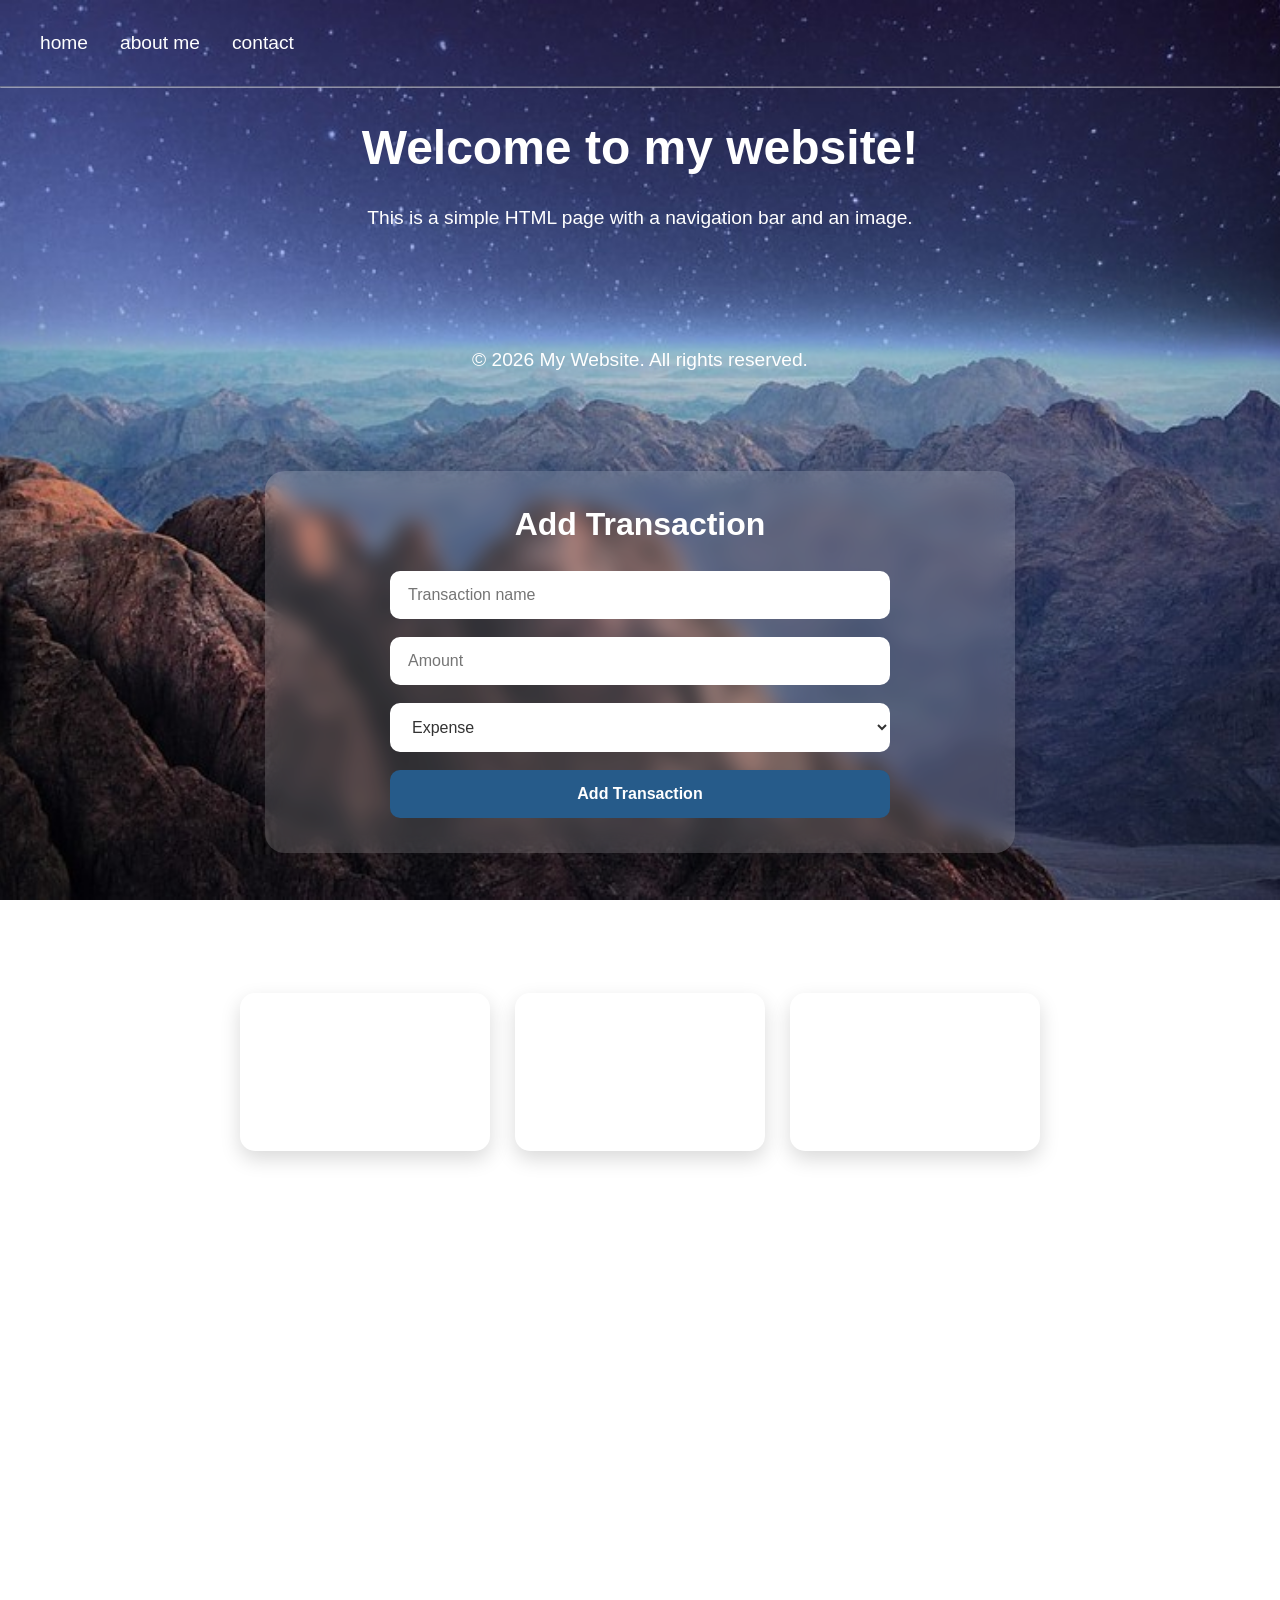
==== نسخة من index.html @ 6b6df3a8 "Add files via upload" ====
<!DOCTYPE html>
<html>
    <head>
        <meta charset="UTF-8">
        <meta name="viewport" content="width=device-width, initial-scale=1.0">
        <title>My Website</title>
        <link rel="stylesheet" href="./ style.2.css">
        <script src="./main.2.js" defer></script>
    </head>
        <header>
            <nav class="navigation">
                <ul>
                    <li><a href="index.html">home</a></li>
                    <li><a href="#about me">about me</a></li>
                    <li><a href="#contact">contact</a></li>
                </ul>
            </nav>
        
        </header>
        <hr />
        <section class ="content">
            <h1>Welcome to my website!</h1>
            <p>This is a simple HTML page with a navigation bar and an image.</p>

        </section>
        <section class="footer">
            <p>&copy; 2026 My Website. All rights reserved.</p>
        </section>
    <section class="expense-form">

    <h2>Add Transaction</h2>

    <input
        type="text"
        id="name"
        placeholder="Transaction name"
    >

    <input
        type="number"
        id="amount"
        placeholder="Amount"
    >

    <select id="type">
        <option value="expense">Expense</option>
        <option value="income">Income</option>
    </select>

    <button id="addButton">Add Transaction</button>

</section>


<section class="summary">

    <div>
        <h3>Total Income</h3>
        <p id="totalIncome">0 EGP</p>
    </div>

    <div>
        <h3>Total Expenses</h3>
        <p id="totalExpenses">0 EGP</p>
    </div>

    <div>
        <h3>Remaining</h3>
        <p id="balance">0 EGP</p>
    </div>

</section>


<section class="transactions">

    <h2>Transactions</h2>

    <div id="transactionList"></div>

</section>
        <section class="about me" id="about me">
            <div class="textcontainer">
                <div class="text tittle">
                    <h1>About Me</h1>
                    <p>Hi, I'm abdelrahman! I'm a web developer passionate about creating beautiful and functional websites.</p>
                </div>
            </div>
        </section>
        <section class="contact" id="contact">
            <div class="textcontainer">
                <div class="text tittle">
                    <h1>Contact</h1>
                    <p>You can reach me at:</p>
                    <ul>
                        <li>Email:A676767@gmail.com</li>
                        <li>Phone: +1067676767</li>
                    </ul>
                </div>
            </div>
        </section>
        <hr />
        <footer>
            <p>&copy; BUILD BY 3BDO AND MOHAB
            </p>
        </footer>
    </body>
</html>
----  style.2.css ----
* {
    margin: 0;
    padding: 0;
    box-sizing: border-box;
    scroll-behavior: smooth;
}
h1 {
    font-size: 3rem;
    color: #fff;
    text-align: center;
    margin: 2rem 0;
}
body { margin: 0; min-height: 100vh;
background-image: url("./A.jpg");
background-size: cover;
background-position: center;
background-repeat: no-repeat;
background-attachment: fixed;

color: white;
font-family: Arial, sans-serif;}


header {
    display:  flex;
    justify-content: space-between;
    align-items: center;
    margin: 2rem auto;
    max-width: 1200px;
}
.navigation ul {
    list-style-type: none;
    display: flex;
    gap: 2rem;
}
.navigation a {
    text-decoration: none;
    color: #fff;
    font-size: 1.2rem;
    transition: 0.3s ease-in-out;
}
.navigation a:hover {
    color: #1cbeb1;
}
hr {
    opacity: 50%;
}
p {
    color: #fff;
    font-size: 1.2rem;
    text-align: center;
    margin: 2rem 0;
}
ul {
    list-style-type: none;
    display: flex;
    justify-content: center;
    gap: 2rem;
    color: #ffffff;
}
/* =========================
   Responsive Design
   ========================= */

* {
    box-sizing: border-box;
}

img {
    max-width: 100%;
    height: auto;
}

body {
    width: 100%;
    overflow-x: hidden;
}

/* Tablets */
@media (max-width: 900px) {

    header {
        padding: 20px 4%;
    }

    .navigation ul {
        gap: 20px;
    }

    .navigation a {
        font-size: 16px;
    }

    .content {
        padding: 80px 5%;
    }

    .content h1 {
        font-size: 40px;
    }
}


/* Phones */
@media (max-width: 600px) {

    header {
        display: flex;
        flex-direction: row;
        justify-content: space-between;
        align-items: center;
        gap: 10px;
        padding: 15px;
    }

    /* Navigation stays horizontal */
    .navigation ul {
        display: flex;
        flex-direction: row;
        align-items: center;
        gap: 10px;
        margin: 0;
        padding: 0;
    }

    .navigation a {
        font-size: 12px;
        white-space: nowrap;
    }

    /* Profile image */
    header img {
        width: 60px;
        height: 60px;
        object-fit: cover;
    }

    .content {
        padding: 60px 20px;
        text-align: center;
    }

    .content h1 {
        font-size: clamp(28px, 8vw, 40px);
    }

    .content p {
        font-size: 16px;
    }

    .about,
    .contact {
        padding: 50px 20px;
    }

    .about h1,
    .contact h1 {
        font-size: clamp(28px, 8vw, 40px);
    }

    .about p,
    .contact p,
    .contact li {
        font-size: 16px;
    }
}


/* Very small phones */
@media (max-width: 380px) {

    header {
        padding: 10px;
    }

    .navigation ul {
        gap: 6px;
    }

    .navigation a {
        font-size: 10px;
    }

    header img {
        width: 50px;
        height: 50px;
    }
}
/* =========================
   Expense Form
   ========================= */

.expense-form {
    width: 90%;
    max-width: 750px;
    margin: 100px auto;
    padding: 35px;
    
    display: flex;
    flex-direction: column;
    align-items: center;
    gap: 18px;

    background: rgba(255, 255, 255, 0.15);
    border-radius: 20px;
    box-shadow: 0 10px 30px rgba(0, 0, 0, 0.2);
    
    backdrop-filter: blur(10px);
}

.expense-form h2 {
    margin: 0 0 10px;
    font-size: 32px;
}

.expense-form input,
.expense-form select,
.expense-form button {
    width: 100%;
    max-width: 500px;
    padding: 15px 18px;
    border: none;
    border-radius: 10px;
    font-size: 16px;
}

.expense-form input,
.expense-form select {
    background: white;
    color: #333;
}

.expense-form button {
    background: #265b8a;
    color: white;
    cursor: pointer;
    font-weight: bold;
    transition: 0.3s;
}

.expense-form button:hover {
    transform: translateY(-2px);
    opacity: 0.9;
}


/* =========================
   Spacing Between Sections
   ========================= */

.content {
    margin-bottom: 120px;
}

.expense-form {
    margin-bottom: 140px;
}

.about {
    margin-bottom: 140px;
}

.contact {
    margin-bottom: 100px;
}


/* =========================
   Mobile
   ========================= */

@media (max-width: 600px) {

    .expense-form {
        width: 90%;
        margin: 70px auto 100px;
        padding: 25px 18px;
        border-radius: 16px;
    }

    .expense-form h2 {
        font-size: 26px;
    }

    .expense-form input,
    .expense-form select,
    .expense-form button {
        width: 100%;
        padding: 13px;
        font-size: 15px;
    }

    .content {
        margin-bottom: 90px;
    }

    .about {
        margin-bottom: 100px;
    }

    .contact {
        margin-bottom: 70px;
    }
}


/* =========================
   Small Phones
   ========================= */

@media (max-width: 380px) {

    .expense-form {
        width: 92%;
        padding: 20px 15px;
    }

    .expense-form h2 {
        font-size: 23px;
    }
}
h2 {
    font-size: 1.5rem;
    margin-bottom: 1rem;
    color: #ffffff;
}
h3 {
    font-size: 1.2rem;
    margin-bottom: 0.5rem;
    color: #ffffff;
}
.summary {
    width: 90%;
    max-width: 900px;
    margin: 80px auto;

    display: flex;
    justify-content: center;
    align-items: stretch;
    gap: 25px;

    flex-wrap: wrap;
}

.summary div {
    width: 250px;
    padding: 25px;

    text-align: center;

    background: rgba(255, 255, 255, 0.15);
    border-radius: 15px;

    box-shadow: 0 8px 20px rgba(0, 0, 0, 0.15);
}

.summary h3 {
    margin-top: 0;
}


/* Transactions */

.transactions {
    width: 90%;
    max-width: 800px;

    margin: 100px auto;

    text-align: center;
}

.transaction {
    width: 100%;

    padding: 15px;
    margin: 12px auto;

    background: rgba(255, 255, 255, 0.15);
    border-radius: 10px;

    font-size: 18px;
}


/* Mobile */

@media (max-width: 600px) {

    .summary {
        width: 90%;
        margin: 60px auto;

        display: flex;
        flex-direction: column;

        align-items: center;
        justify-content: center;
    }

    .summary div {
        width: 100%;
        max-width: 350px;
    }

    .transactions {
        width: 90%;
        max-width: 500px;

        margin: 70px auto;

        text-align: center;
    }

    .transaction {
        width: 100%;
        margin: 12px auto;
    }
}
   .transaction {
    width: 100%;
    max-width: 700px;

    margin: 15px auto;
    padding: 18px 20px;

    display: flex;
    align-items: center;
    justify-content: space-between;
    gap: 15px;

    background: rgba(255, 255, 255, 0.15);

    border-radius: 12px;

    box-shadow: 0 5px 15px rgba(0, 0, 0, 0.15);

    font-size: 17px;
}

.transaction button {
    padding: 8px 14px;

    border: none;
    border-radius: 8px;

    background: #8a2638;
    color: white;

    cursor: pointer;

    transition: 0.2s;
}

.transaction button:hover {
    transform: scale(1.05);
    opacity: 0.85;
}


@media (max-width: 600px) {

    .transaction {
        flex-wrap: wrap;
        justify-content: center;

        text-align: center;
    }

    .transaction span {
        width: 100%;
    }

    .transaction button {
        margin-top: 5px;
    }
}   
/* =========================
   Mobile Professional Design
   ========================= */

@media (max-width: 600px) {

    body {
        overflow-x: hidden;
    }

    /* Header */
    header {
        padding: 18px 20px;
    }

    .navigation ul {
        gap: 14px;
    }

    .navigation a {
        font-size: 14px;
    }

    header img {
        width: 58px;
        height: 58px;
    }


    /* Welcome Section */
    .content {
        padding: 80px 25px;
        margin-bottom: 100px;
    }

    .content h1 {
        font-size: 32px;
        line-height: 1.3;
        margin-bottom: 25px;
    }

    .content p {
        font-size: 18px;
        line-height: 1.8;
    }


    /* Expense Form */
    .expense-form {
        width: 90%;
        margin: 80px auto 120px;
        padding: 30px 20px;
    }

    .expense-form h2 {
        font-size: 28px;
        margin-bottom: 15px;
    }

    .expense-form input,
    .expense-form select,
    .expense-form button {
        font-size: 17px;
        padding: 15px;
    }


    /* Summary */
    .summary {
        width: 90%;
        margin: 100px auto 130px;
        gap: 25px;
    }

    .summary div {
        width: 100%;
        max-width: 360px;
        padding: 28px 20px;
    }

    .summary h3 {
        font-size: 19px;
    }

    .summary p {
        font-size: 18px;
    }


    /* Transactions */
    .transactions {
        width: 90%;
        margin: 100px auto 140px;
    }

    .transactions h2 {
        font-size: 28px;
        margin-bottom: 30px;
    }

    .transaction {
        width: 100%;
        padding: 18px 15px;
        margin: 15px auto;
        font-size: 17px;
        line-height: 1.6;
    }


    /* About Me */
    .about {
        width: 90%;
        margin: 120px auto 150px;
        padding: 40px 10px;
    }

    .about h1 {
        font-size: 34px;
        margin-bottom: 30px;
    }

    .about p {
        font-size: 18px;
        line-height: 1.9;
    }


    /* Contact */
    .contact {
        width: 90%;
        margin: 120px auto 120px;
        padding: 40px 10px;
    }

    .contact h1 {
        font-size: 34px;
        margin-bottom: 30px;
    }

    .contact p,
    .contact li {
        font-size: 18px;
        line-height: 1.9;
    }


    /* Footer */
    footer {
        padding: 40px 20px;
        margin-top: 80px;
        text-align: center;
    }

    footer p {
        font-size: 16px;
        line-height: 1.7;
    }
}
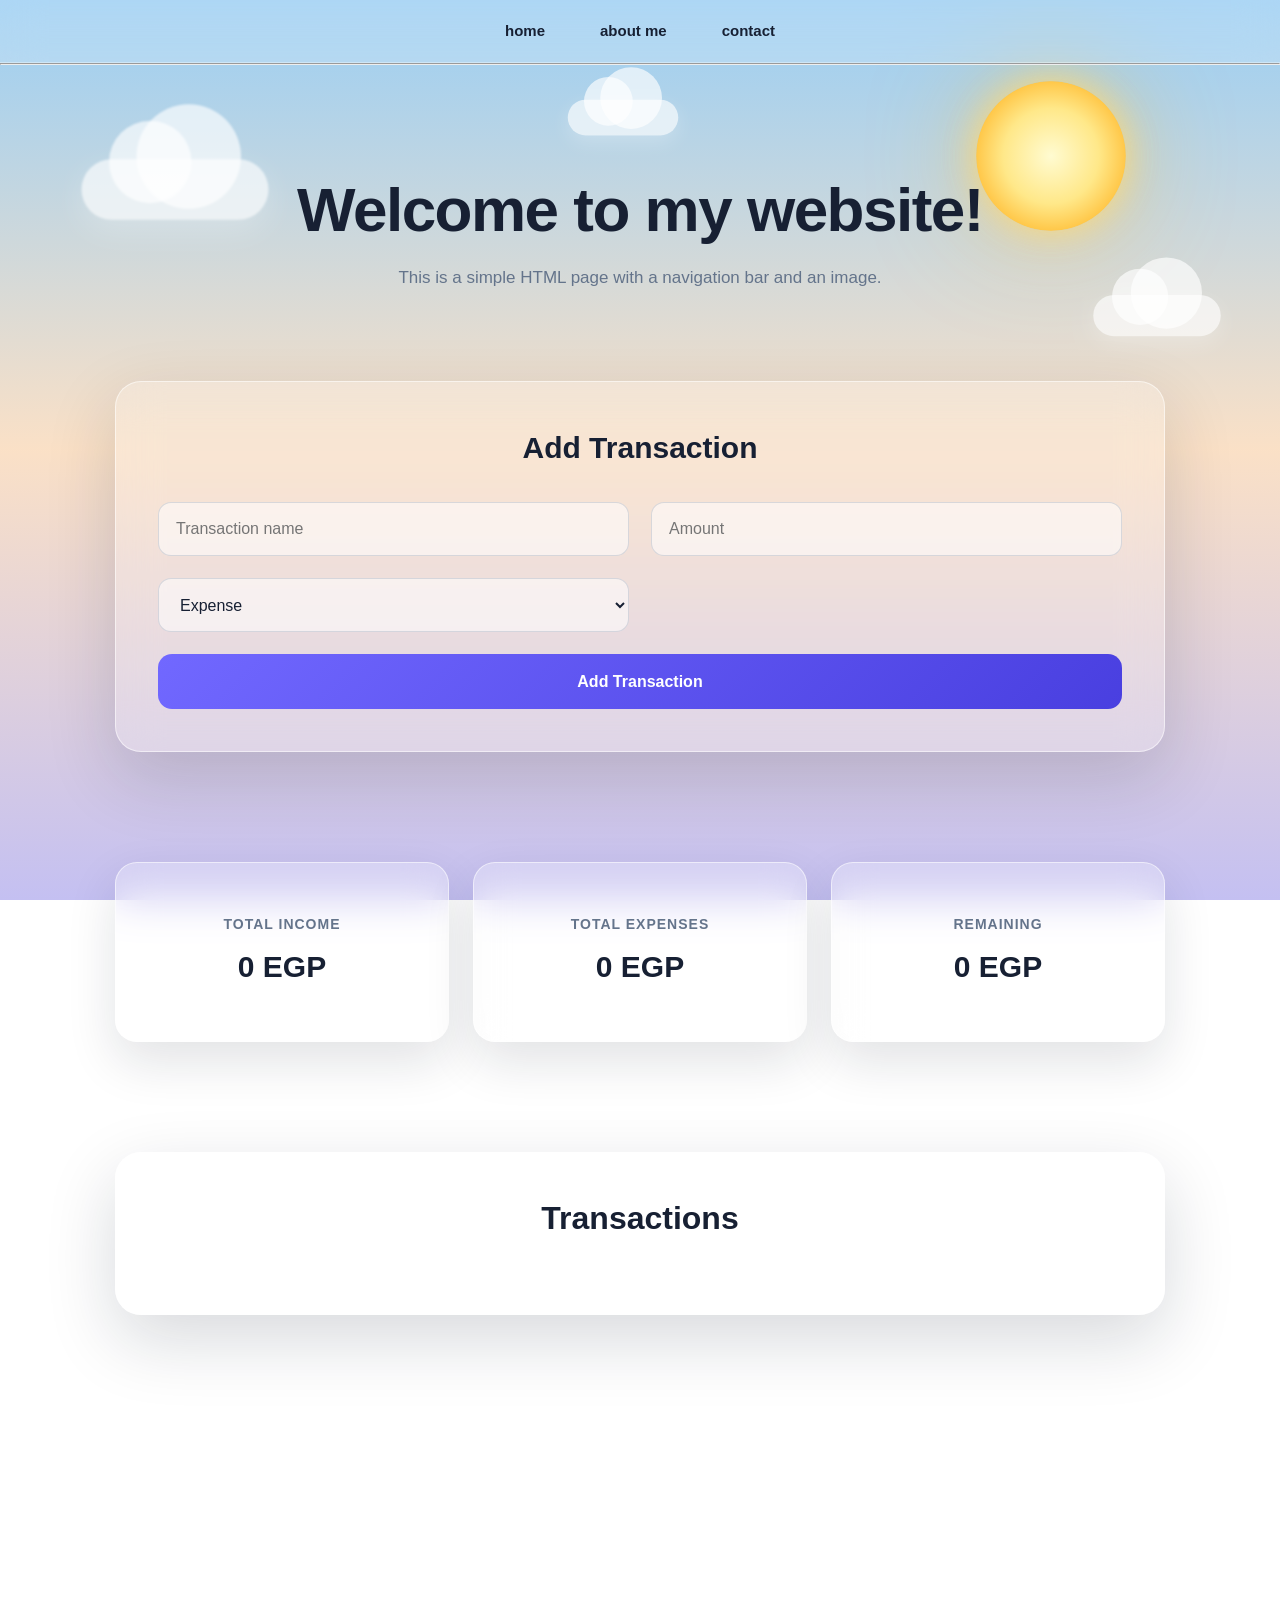
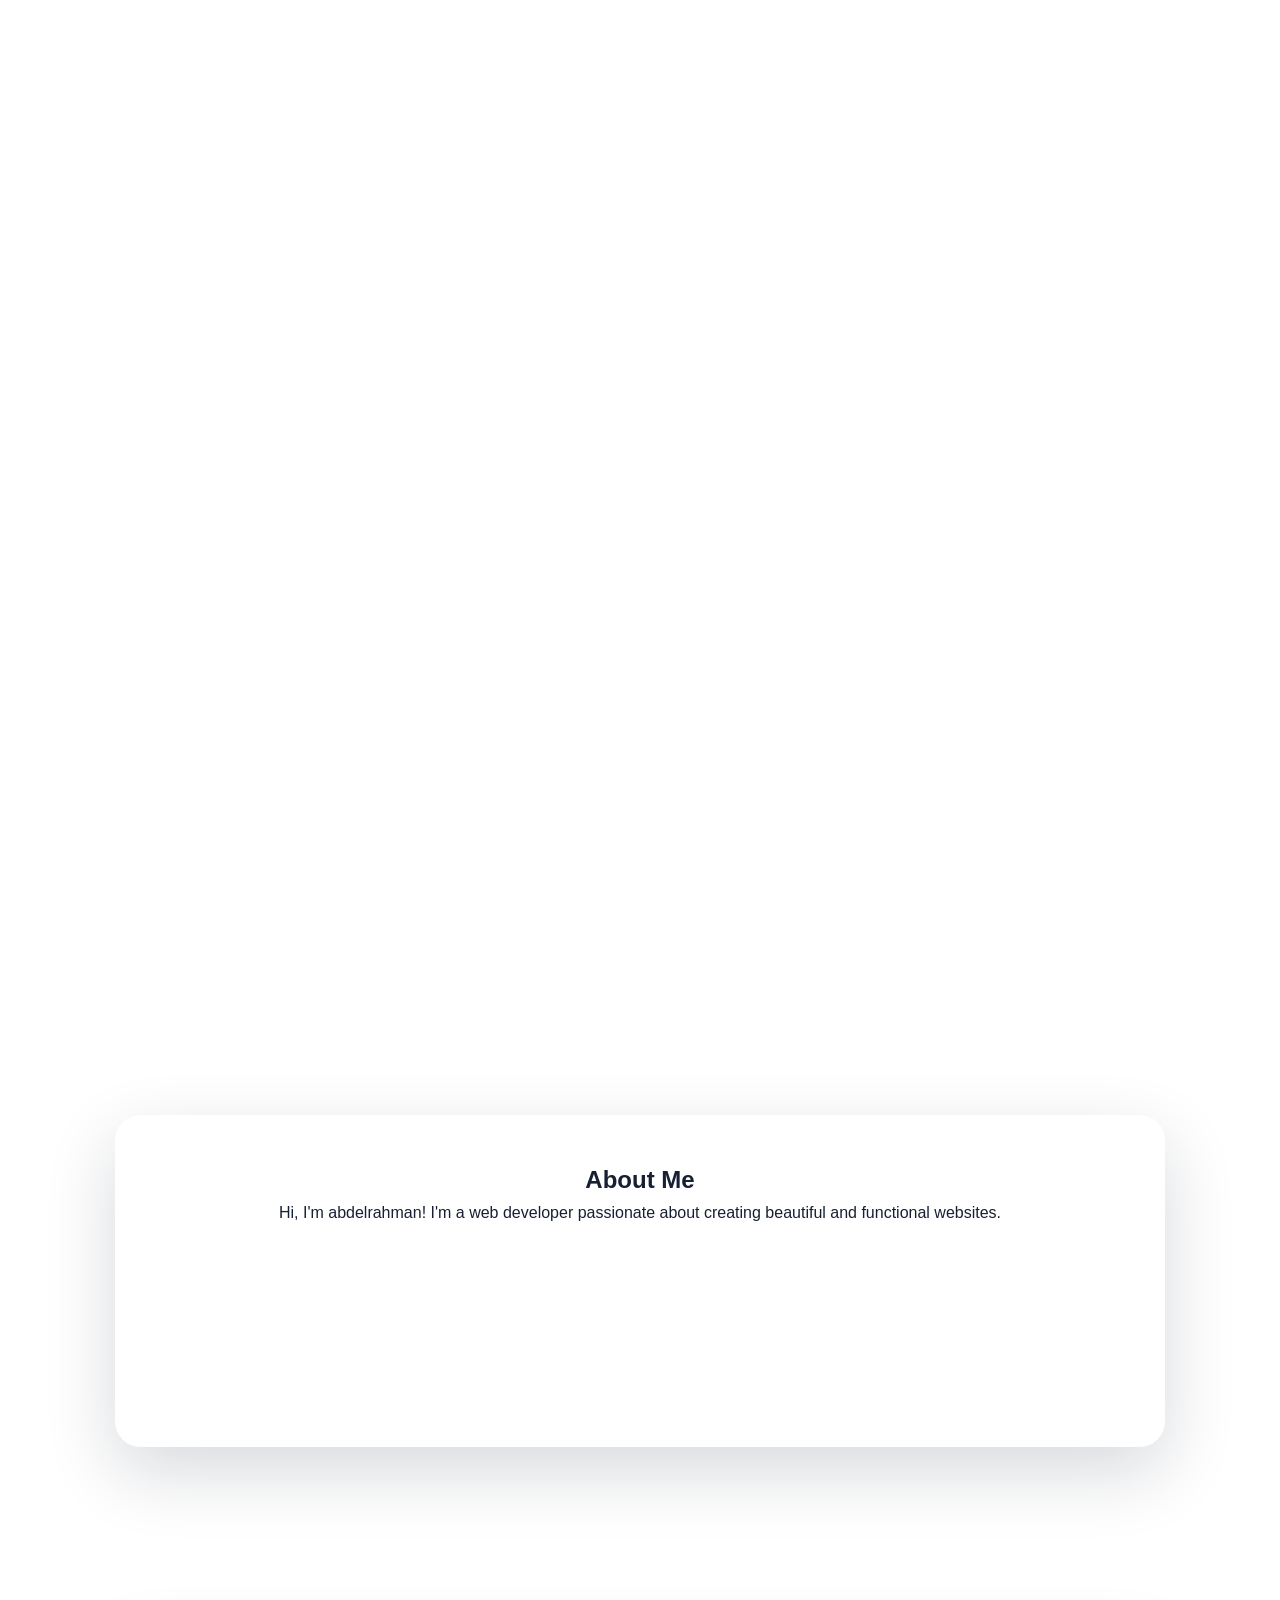
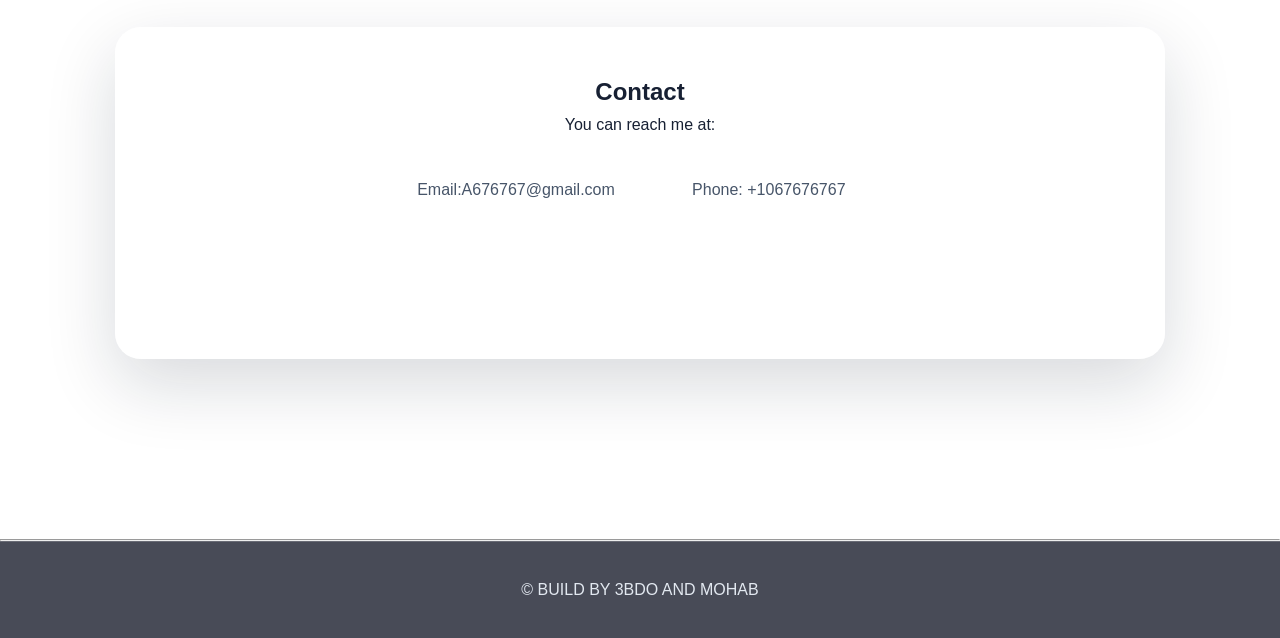
==== commit c8e408cf: "Add files via upload" ====
--- a/نسخة من index.html
+++ b/نسخة من index.html
@@ -11,7 +11,7 @@
             <nav class="navigation">
                 <ul>
                     <li><a href="index.html">home</a></li>
-                    <li><a href="#about me">about me</a></li>
+                    <li><a href="#about-me">about me</a></li>
                     <li><a href="#contact">contact</a></li>
                 </ul>
             </nav>
@@ -23,9 +23,7 @@
             <p>This is a simple HTML page with a navigation bar and an image.</p>
 
         </section>
-        <section class="footer">
-            <p>&copy; 2026 My Website. All rights reserved.</p>
-        </section>
+        
     <section class="expense-form">
 
     <h2>Add Transaction</h2>
@@ -79,7 +77,7 @@
     <div id="transactionList"></div>
 
 </section>
-        <section class="about me" id="about me">
+        <section class="about-me" id="about-me">
             <div class="textcontainer">
                 <div class="text tittle">
                     <h1>About Me</h1>
--- a/ style.2.css
+++ b/ style.2.css
@@ -1,635 +1,1337 @@
+/* =========================================
+   RESET
+========================================= */
+
 * {
     margin: 0;
     padding: 0;
     box-sizing: border-box;
+}
+
+html {
     scroll-behavior: smooth;
 }
-h1 {
-    font-size: 3rem;
-    color: #fff;
-    text-align: center;
-    margin: 2rem 0;
-}
-body { margin: 0; min-height: 100vh;
-background-image: url("./A.jpg");
-background-size: cover;
-background-position: center;
-background-repeat: no-repeat;
-background-attachment: fixed;
-
-color: white;
-font-family: Arial, sans-serif;}
-
+
+:root {
+    --scroll: 0;
+
+    --text: #172033;
+    --muted: #64748b;
+
+    --glass: rgba(255, 255, 255, 0.22);
+    --glass-strong: rgba(255, 255, 255, 0.34);
+    --glass-border: rgba(255, 255, 255, 0.55);
+
+    --primary: #6258ff;
+
+    --shadow:
+        0 25px 70px rgba(15, 23, 42, 0.16);
+}
+
+
+/* =========================================
+   BODY
+========================================= */
+
+body {
+    font-family:
+        Inter,
+        Arial,
+        Helvetica,
+        sans-serif;
+
+    color: var(--text);
+
+    line-height: 1.6;
+
+    min-height: 100vh;
+
+    overflow-x: hidden;
+
+    /*
+       Day -> Sunset -> Night
+    */
+
+    background:
+        linear-gradient(
+            180deg,
+
+            hsl(
+                205,
+                calc(80% - (var(--scroll) * 30%)),
+                calc(78% - (var(--scroll) * 55%))
+            ),
+
+            hsl(
+                30,
+                calc(85% - (var(--scroll) * 45%)),
+                calc(88% - (var(--scroll) * 70%))
+            ),
+
+            hsl(
+                245,
+                calc(65% - (var(--scroll) * 15%)),
+                calc(85% - (var(--scroll) * 78%))
+            )
+        );
+
+    background-attachment: fixed;
+
+    transition:
+        background 0.8s ease;
+}
+
+
+/* =========================================
+   SKY EFFECT
+========================================= */
+
+.sky {
+    position: fixed;
+
+    inset: 0;
+
+    pointer-events: none;
+
+    z-index: -5;
+
+    overflow: hidden;
+}
+
+
+/* =========================================
+   SUN
+========================================= */
+
+.sun {
+    position: absolute;
+
+    width: 150px;
+    height: 150px;
+
+    border-radius: 50%;
+
+    top: 9%;
+    right: 12%;
+
+    background:
+        radial-gradient(
+            circle,
+            #fffbd1 0%,
+            #ffe889 45%,
+            #ffc84a 70%,
+            rgba(255, 200, 74, 0) 72%
+        );
+
+    box-shadow:
+        0 0 35px rgba(255, 221, 120, 0.9),
+        0 0 100px rgba(255, 190, 60, 0.55);
+
+    opacity:
+        calc(1 - (var(--scroll) * 2));
+
+    transform:
+        translateY(calc(var(--scroll) * 250px))
+        scale(
+            calc(1 - (var(--scroll) * 0.35))
+        );
+
+    transition:
+        opacity 0.5s ease;
+}
+
+
+/* =========================================
+   MOON
+========================================= */
+
+.moon {
+    position: absolute;
+
+    width: 115px;
+    height: 115px;
+
+    border-radius: 50%;
+
+    right: 12%;
+    bottom: 10%;
+
+    background:
+        radial-gradient(
+            circle at 35% 30%,
+            #ffffff,
+            #e7e9f5 55%,
+            #cbd0e5 100%
+        );
+
+    box-shadow:
+        0 0 30px rgba(255,255,255,0.75),
+        0 0 100px rgba(255,255,255,0.35);
+
+    opacity:
+        calc(
+            max(
+                0,
+                (var(--scroll) - 0.48) * 2
+            )
+        );
+
+    transform:
+        translateY(
+            calc(
+                (1 - var(--scroll)) * 100px
+            )
+        );
+
+    transition:
+        opacity 0.8s ease;
+}
+
+
+/* Moon crater effect */
+
+.moon::before,
+.moon::after {
+    content: "";
+
+    position: absolute;
+
+    border-radius: 50%;
+
+    background: rgba(150, 155, 180, 0.18);
+}
+
+.moon::before {
+    width: 20px;
+    height: 20px;
+
+    top: 28px;
+    left: 25px;
+}
+
+.moon::after {
+    width: 14px;
+    height: 14px;
+
+    bottom: 28px;
+    right: 25px;
+}
+
+
+/* =========================================
+   CLOUDS
+========================================= */
+
+.cloud {
+    position: absolute;
+
+    width: 170px;
+    height: 55px;
+
+    border-radius: 50px;
+
+    background: rgba(255,255,255,0.65);
+
+    filter: blur(1px);
+
+    box-shadow:
+        0 10px 30px rgba(255,255,255,0.25);
+
+    opacity:
+        calc(
+            1 - (var(--scroll) * 1.4)
+        );
+
+    transition:
+        opacity 0.7s ease;
+}
+
+.cloud::before,
+.cloud::after {
+    content: "";
+
+    position: absolute;
+
+    border-radius: 50%;
+
+    background: inherit;
+}
+
+.cloud::before {
+    width: 75px;
+    height: 75px;
+
+    left: 25px;
+    bottom: 15px;
+}
+
+.cloud::after {
+    width: 95px;
+    height: 95px;
+
+    right: 25px;
+    bottom: 10px;
+}
+
+.cloud-1 {
+    top: 18%;
+    left: 7%;
+
+    transform: scale(1.1);
+}
+
+.cloud-2 {
+    top: 32%;
+    right: 3%;
+
+    transform: scale(0.75);
+}
+
+.cloud-3 {
+    top: 10%;
+    left: 42%;
+
+    transform: scale(0.65);
+}
+
+
+/* =========================================
+   STARS
+========================================= */
+
+.stars {
+    position: absolute;
+
+    inset: 0;
+
+    opacity:
+        calc(
+            max(
+                0,
+                (var(--scroll) - 0.42) * 1.8
+            )
+        );
+
+    transition:
+        opacity 0.8s ease;
+}
+
+.star {
+    position: absolute;
+
+    width: 3px;
+    height: 3px;
+
+    border-radius: 50%;
+
+    background: white;
+
+    box-shadow:
+        0 0 7px white;
+
+    animation:
+        twinkle 2.5s infinite ease-in-out;
+}
+
+@keyframes twinkle {
+
+    0%,
+    100% {
+        opacity: 0.35;
+        transform: scale(0.8);
+    }
+
+    50% {
+        opacity: 1;
+        transform: scale(1.5);
+    }
+}
+
+
+/* =========================================
+   MAIN WIDTH
+========================================= */
+
+.content,
+.expense-form,
+.summary,
+.transactions,
+.about-me,
+.contact {
+    width: min(92%, 1050px);
+
+    margin-left: auto;
+    margin-right: auto;
+}
+
+
+/* =========================================
+   HEADER
+========================================= */
 
 header {
-    display:  flex;
-    justify-content: space-between;
+    width: 100%;
+
+    position: sticky;
+
+    top: 0;
+
+    z-index: 1000;
+
+    background:
+        rgba(255,255,255,0.18);
+
+    backdrop-filter: blur(20px);
+
+    -webkit-backdrop-filter: blur(20px);
+
+    border-bottom:
+        1px solid rgba(255,255,255,0.35);
+}
+
+
+/* =========================================
+   NAVIGATION
+========================================= */
+
+.navigation {
+    width: min(92%, 1050px);
+
+    margin: auto;
+
+    padding: 18px 0;
+}
+
+.navigation ul {
+    list-style: none;
+
+    display: flex;
+
+    justify-content: center;
+
     align-items: center;
-    margin: 2rem auto;
-    max-width: 1200px;
-}
-.navigation ul {
-    list-style-type: none;
+
+    gap: 45px;
+}
+
+.navigation a {
+    color: #172033;
+
+    text-decoration: none;
+
+    font-size: 15px;
+
+    font-weight: 700;
+
+    padding: 8px 5px;
+
+    transition: 0.25s ease;
+}
+
+.navigation a:hover {
+    color: var(--primary);
+
+    transform: translateY(-2px);
+}
+
+
+/* =========================================
+   THEME BUTTONS
+========================================= */
+
+.theme-controls {
     display: flex;
-    gap: 2rem;
-}
-.navigation a {
-    text-decoration: none;
-    color: #fff;
-    font-size: 1.2rem;
-    transition: 0.3s ease-in-out;
-}
-.navigation a:hover {
-    color: #1cbeb1;
-}
-hr {
-    opacity: 50%;
-}
-p {
-    color: #fff;
-    font-size: 1.2rem;
-    text-align: center;
-    margin: 2rem 0;
-}
-ul {
-    list-style-type: none;
+
+    justify-content: center;
+
+    align-items: center;
+
+    gap: 10px;
+
+    padding:
+        0 20px 17px;
+}
+
+.theme-controls button {
+    border: 1px solid
+        rgba(255,255,255,0.55);
+
+    background:
+        rgba(255,255,255,0.3);
+
+    color: #172033;
+
+    padding: 8px 15px;
+
+    border-radius: 999px;
+
+    cursor: pointer;
+
+    font-weight: 700;
+
+    transition:
+        transform 0.2s ease,
+        background 0.2s ease,
+        color 0.2s ease;
+}
+
+.theme-controls button:hover {
+    transform: translateY(-2px);
+
+    background:
+        rgba(255,255,255,0.55);
+}
+
+.theme-controls button.active {
+    background: var(--primary);
+
+    color: white;
+
+    border-color: var(--primary);
+}
+
+
+/* =========================================
+   HERO
+========================================= */
+
+.content {
+    text-align: center;
+
+    padding-top: 110px;
+
+    padding-bottom: 90px;
+}
+
+.content h1 {
+    width: 100%;
+
+    max-width: 900px;
+
+    margin:
+        0 auto 20px;
+
+    text-align: center;
+
+    font-size:
+        clamp(36px, 6vw, 62px);
+
+    line-height: 1.12;
+
+    letter-spacing: -1.5px;
+
+    font-weight: 850;
+}
+
+.content p {
+    width: min(100%, 700px);
+
+    margin: auto;
+
+    text-align: center;
+
+    color: var(--muted);
+
+    font-size: 17px;
+}
+
+
+/* =========================================
+   GLASS CARD
+========================================= */
+
+.expense-form,
+.transactions,
+.about-me,
+.contact {
+    background:
+        rgba(255,255,255,0.20);
+
+    backdrop-filter:
+        blur(22px);
+
+    -webkit-backdrop-filter:
+        blur(22px);
+
+    border:
+        1px solid var(--glass-border);
+
+    box-shadow:
+        var(--shadow);
+
+    border-radius: 26px;
+}
+
+
+/* =========================================
+   EXPENSE FORM
+========================================= */
+
+.expense-form {
+    padding: 42px;
+
+    display: grid;
+
+    grid-template-columns:
+        repeat(2, minmax(0, 1fr));
+
+    gap: 22px;
+
+    margin-bottom: 110px;
+}
+
+.expense-form h2 {
+    grid-column: 1 / -1;
+
+    text-align: center;
+
+    font-size: 30px;
+
+    margin-bottom: 8px;
+}
+
+
+/* Inputs */
+
+.expense-form input,
+.expense-form select {
+    width: 100%;
+
+    min-height: 54px;
+
+    padding:
+        14px 17px;
+
+    border:
+        1px solid
+        rgba(148,163,184,0.35);
+
+    border-radius: 13px;
+
+    background:
+        rgba(255,255,255,0.55);
+
+    color: #172033;
+
+    font-size: 16px;
+
+    outline: none;
+
+    transition:
+        0.25s ease;
+}
+
+.expense-form input:focus,
+.expense-form select:focus {
+    background:
+        rgba(255,255,255,0.8);
+
+    border-color:
+        #6366f1;
+
+    box-shadow:
+        0 0 0 4px
+        rgba(99,102,241,0.12);
+
+    transform:
+        translateY(-2px);
+}
+
+
+/* =========================================
+   BUTTON
+========================================= */
+
+#addButton {
+    grid-column: 1 / -1;
+
+    min-height: 55px;
+
+    border: none;
+
+    border-radius: 14px;
+
+    background:
+        linear-gradient(
+            135deg,
+            #7168ff,
+            #493fe0
+        );
+
+    color: white;
+
+    font-size: 16px;
+
+    font-weight: 800;
+
+    cursor: pointer;
+
+    transition:
+        transform 0.2s ease,
+        box-shadow 0.2s ease;
+}
+
+#addButton:hover {
+    transform:
+        translateY(-3px);
+
+    box-shadow:
+        0 15px 35px
+        rgba(79,70,229,0.3);
+}
+
+#addButton:active {
+    transform:
+        scale(0.98);
+}
+
+
+/* =========================================
+   SUMMARY
+========================================= */
+
+.summary {
+    width: min(92%, 1050px);
+
+    display: grid;
+
+    grid-template-columns:
+        repeat(3, minmax(0, 1fr));
+
+    gap: 24px;
+
+    margin:
+        0 auto 110px;
+}
+
+.summary > div {
+    width: 100%;
+
+    height: 180px;
+
+    min-width: 0;
+
     display: flex;
+
+    flex-direction: column;
+
     justify-content: center;
-    gap: 2rem;
-    color: #ffffff;
-}
-/* =========================
-   Responsive Design
-   ========================= */
-
-* {
-    box-sizing: border-box;
-}
-
-img {
-    max-width: 100%;
-    height: auto;
-}
-
-body {
+
+    align-items: center;
+
+    text-align: center;
+
+    padding: 25px;
+
+    background:
+        rgba(255,255,255,0.25);
+
+    backdrop-filter:
+        blur(20px);
+
+    -webkit-backdrop-filter:
+        blur(20px);
+
+    border:
+        1px solid
+        rgba(255,255,255,0.55);
+
+    border-radius: 22px;
+
+    box-shadow:
+        0 20px 50px
+        rgba(15,23,42,0.12);
+
+    transition:
+        transform 0.3s ease,
+        box-shadow 0.3s ease;
+}
+
+.summary > div:hover {
+    transform:
+        translateY(-8px);
+
+    box-shadow:
+        0 30px 60px
+        rgba(15,23,42,0.17);
+}
+
+.summary h3 {
+    color: var(--muted);
+
+    font-size: 14px;
+
+    text-transform: uppercase;
+
+    letter-spacing: 1px;
+
+    margin-bottom: 8px;
+}
+
+.summary p {
     width: 100%;
-    overflow-x: hidden;
-}
-
-/* Tablets */
-@media (max-width: 900px) {
-
-    header {
-        padding: 20px 4%;
-    }
+
+    text-align: center;
+
+    font-size:
+        clamp(21px, 3vw, 30px);
+
+    font-weight: 850;
+
+    overflow-wrap: anywhere;
+}
+
+
+/* =========================================
+   TRANSACTIONS CONTAINER
+========================================= */
+
+.transactions {
+    padding: 40px;
+
+    margin-bottom: 1400px;
+}
+
+.transactions h2 {
+    text-align: center;
+
+    font-size: 32px;
+
+    margin-bottom: 30px;
+}
+
+#transactionList {
+    width: 100%;
+
+    display: flex;
+
+    flex-direction: column;
+
+    gap: 15px;
+}
+
+
+/* =========================================
+   TRANSACTION
+========================================= */
+
+.transaction {
+    width: 100%;
+
+    min-height: 78px;
+
+    display: grid;
+
+    grid-template-columns:
+        minmax(0,1fr)
+        auto
+        auto;
+
+    align-items: center;
+
+    gap: 20px;
+
+    padding:
+        16px 20px;
+
+    background:
+        rgba(255,255,255,0.28);
+
+    border:
+        1px solid
+        rgba(255,255,255,0.45);
+
+    border-radius: 15px;
+
+    transition:
+        transform 0.25s ease,
+        background 0.25s ease;
+}
+
+.transaction:hover {
+    transform:
+        translateX(4px);
+
+    background:
+        rgba(255,255,255,0.4);
+}
+
+.transaction-info {
+    min-width: 0;
+}
+
+.transaction-name {
+    display: block;
+
+    font-weight: 750;
+
+    overflow-wrap: anywhere;
+}
+
+.transaction-type {
+    display: block;
+
+    color: var(--muted);
+
+    font-size: 13px;
+}
+
+.transaction-amount {
+    font-weight: 850;
+
+    white-space: nowrap;
+}
+
+.income {
+    color: #15803d;
+}
+
+.expense {
+    color: #dc2626;
+}
+
+
+/* =========================================
+   DELETE
+========================================= */
+
+.delete-btn {
+    width: 42px;
+
+    height: 42px;
+
+    border: none;
+
+    border-radius: 11px;
+
+    background:
+        rgba(255,228,230,0.8);
+
+    color: #e11d48;
+
+    font-size: 20px;
+
+    cursor: pointer;
+
+    transition: 0.2s ease;
+}
+
+.delete-btn:hover {
+    transform:
+        scale(1.08);
+
+    background:
+        #ffe4e6;
+}
+
+
+/* =========================================
+   EMPTY TRANSACTIONS
+========================================= */
+
+.empty-message {
+    width: 100%;
+
+    padding: 40px 20px;
+
+    text-align: center;
+
+    background:
+        rgba(255,255,255,0.18);
+
+    border:
+        1px dashed
+        rgba(255,255,255,0.7);
+
+    border-radius: 16px;
+
+    color: var(--muted);
+}
+
+
+/* =========================================
+   ABOUT / CONTACT
+========================================= */
+
+.about-me {
+    margin-bottom: 180px;
+
+    padding: 45px;
+}
+.contact {
+    margin-bottom: 180px;
+
+    padding: 45px;
+}
+
+.textcontainer {
+    width: 100%;
+
+    min-height: 240px;
+
+    display: center;
+
+    justify-content: center;
+
+    align-items: center;
+
+    text-align: center;
+}
+
+.text-title {
+    width: 100%;
+
+    max-width: 750px;
+
+    text-align: center;
+}
+
+.text-title h1 {
+    text-align: center;
+
+    font-size: 34px;
+
+    margin-bottom: 17px;
+}
+
+.text-title p {
+    width: 100%;
+
+    text-align: center;
+
+    color: var(--muted);
+
+    overflow-wrap: anywhere;
+}
+
+
+/* =========================================
+   CONTACT
+========================================= */
+
+.contact ul {
+    width: 100%;
+
+    list-style: none;
+
+    display: flex;
+
+    justify-content: center;
+
+    align-items: stretch;
+
+    flex-wrap: wrap;
+
+    gap: 18px;
+
+    margin-top: 25px;
+}
+
+.contact li {
+    min-width: 230px;
+
+    padding: 14px 20px;
+
+    text-align: center;
+
+    background:
+        rgba(255,255,255,0.35);
+
+    border:
+        1px solid
+        rgba(255,255,255,0.5);
+
+    border-radius: 13px;
+
+    color: #475569;
+
+    overflow-wrap: anywhere;
+}
+
+
+/* =========================================
+   FOOTER
+========================================= */
+
+footer {
+    width: 100%;
+
+    margin: 0;
+
+    padding: 35px 20px;
+
+    text-align: center;
+
+    background:
+        rgba(2,6,23,0.72);
+
+    backdrop-filter:
+        blur(15px);
+
+    -webkit-backdrop-filter:
+        blur(15px);
+
+    color: #e2e8f0;
+
+    border-top:
+        1px solid
+        rgba(255,255,255,0.18);
+}
+
+footer p {
+    width: 100%;
+
+    margin: 0;
+
+    text-align: center;
+}
+
+
+/* =========================================
+   NOTIFICATION
+========================================= */
+
+.notification {
+    position: fixed;
+
+    top: 25px;
+
+    right: 25px;
+
+    z-index: 9999;
+
+    max-width: 350px;
+
+    padding:
+        14px 20px;
+
+    border-radius: 12px;
+
+    background:
+        rgba(15,23,42,0.92);
+
+    color: white;
+
+    box-shadow:
+        0 15px 35px
+        rgba(0,0,0,0.2);
+
+    transform:
+        translateX(150%);
+
+    transition:
+        transform 0.35s ease;
+}
+
+.notification.show {
+    transform:
+        translateX(0);
+}
+
+
+/* =========================================
+   MOBILE
+========================================= */
+
+@media (max-width: 800px) {
+
+    .summary {
+        grid-template-columns: 1fr;
+    }
+
+    .expense-form {
+        grid-template-columns: 1fr;
+    }
+
+    .expense-form h2,
+    #addButton {
+        grid-column: auto;
+    }
+}
+
+
+@media (max-width: 600px) {
 
     .navigation ul {
-        gap: 20px;
+        gap: 14px;
+
+        flex-wrap: wrap;
     }
 
     .navigation a {
-        font-size: 16px;
+        font-size: 13px;
+    }
+
+    .theme-controls {
+        flex-wrap: wrap;
     }
 
     .content {
-        padding: 80px 5%;
+        padding-top: 70px;
+
+        padding-bottom: 70px;
     }
 
     .content h1 {
-        font-size: 40px;
-    }
-}
-
-
-/* Phones */
-@media (max-width: 600px) {
-
-    header {
-        display: flex;
-        flex-direction: row;
-        justify-content: space-between;
-        align-items: center;
+        font-size: 37px;
+    }
+
+    .content p {
+        font-size: 15px;
+    }
+
+    .expense-form {
+        width: 92%;
+
+        padding: 28px 18px;
+
+        margin-bottom: 85px;
+    }
+
+    .summary {
+        width: 92%;
+
+        gap: 18px;
+
+        margin-bottom: 85px;
+    }
+
+    .summary > div {
+        height: 160px;
+    }
+
+    .transactions {
+        width: 92%;
+
+        padding: 25px 18px;
+
+        margin-bottom: 90px;
+    }
+
+    .transaction {
+        grid-template-columns:
+            minmax(0,1fr)
+            auto;
+
         gap: 10px;
-        padding: 15px;
-    }
-
-    /* Navigation stays horizontal */
+    }
+
+    .transaction-amount {
+        grid-column: 1;
+    }
+
+    .delete-btn {
+        grid-column: 2;
+
+        grid-row: 1 / 3;
+    }
+
+    .about-me,
+    .contact {
+        width: 92%;
+
+        padding: 25px 18px;
+
+        margin-bottom: 80px;
+    }
+
+    .textcontainer {
+        min-height: 220px;
+    }
+
+    .text-title h1 {
+        font-size: 28px;
+    }
+
+    .contact li {
+        width: 100%;
+
+        min-width: 0;
+    }
+
+    .moon {
+        width: 75px;
+
+        height: 75px;
+
+        right: 7%;
+    }
+
+    .sun {
+        width: 95px;
+
+        height: 95px;
+
+        right: 7%;
+    }
+}
+
+
+/* =========================================
+   SMALL PHONES
+========================================= */
+
+@media (max-width: 380px) {
+
     .navigation ul {
-        display: flex;
-        flex-direction: row;
-        align-items: center;
-        gap: 10px;
-        margin: 0;
-        padding: 0;
+        gap: 9px;
     }
 
     .navigation a {
         font-size: 12px;
-        white-space: nowrap;
-    }
-
-    /* Profile image */
-    header img {
-        width: 60px;
-        height: 60px;
-        object-fit: cover;
-    }
-
-    .content {
-        padding: 60px 20px;
-        text-align: center;
-    }
-
-    .content h1 {
-        font-size: clamp(28px, 8vw, 40px);
-    }
-
-    .content p {
-        font-size: 16px;
-    }
-
-    .about,
-    .contact {
-        padding: 50px 20px;
-    }
-
-    .about h1,
-    .contact h1 {
-        font-size: clamp(28px, 8vw, 40px);
-    }
-
-    .about p,
-    .contact p,
-    .contact li {
-        font-size: 16px;
-    }
-}
-
-
-/* Very small phones */
-@media (max-width: 380px) {
-
-    header {
-        padding: 10px;
-    }
-
-    .navigation ul {
-        gap: 6px;
-    }
-
-    .navigation a {
-        font-size: 10px;
-    }
-
-    header img {
-        width: 50px;
-        height: 50px;
-    }
-}
-/* =========================
-   Expense Form
-   ========================= */
-
-.expense-form {
-    width: 90%;
-    max-width: 750px;
-    margin: 100px auto;
-    padding: 35px;
-    
-    display: flex;
-    flex-direction: column;
-    align-items: center;
-    gap: 18px;
-
-    background: rgba(255, 255, 255, 0.15);
-    border-radius: 20px;
-    box-shadow: 0 10px 30px rgba(0, 0, 0, 0.2);
-    
-    backdrop-filter: blur(10px);
-}
-
-.expense-form h2 {
-    margin: 0 0 10px;
-    font-size: 32px;
-}
-
-.expense-form input,
-.expense-form select,
-.expense-form button {
-    width: 100%;
-    max-width: 500px;
-    padding: 15px 18px;
-    border: none;
-    border-radius: 10px;
-    font-size: 16px;
-}
-
-.expense-form input,
-.expense-form select {
-    background: white;
-    color: #333;
-}
-
-.expense-form button {
-    background: #265b8a;
-    color: white;
-    cursor: pointer;
-    font-weight: bold;
-    transition: 0.3s;
-}
-
-.expense-form button:hover {
-    transform: translateY(-2px);
-    opacity: 0.9;
-}
-
-
-/* =========================
-   Spacing Between Sections
-   ========================= */
-
-.content {
-    margin-bottom: 120px;
-}
-
-.expense-form {
-    margin-bottom: 140px;
-}
-
-.about {
-    margin-bottom: 140px;
-}
-
-.contact {
-    margin-bottom: 100px;
-}
-
-
-/* =========================
-   Mobile
-   ========================= */
-
-@media (max-width: 600px) {
-
-    .expense-form {
-        width: 90%;
-        margin: 70px auto 100px;
-        padding: 25px 18px;
-        border-radius: 16px;
-    }
-
-    .expense-form h2 {
-        font-size: 26px;
-    }
-
-    .expense-form input,
-    .expense-form select,
-    .expense-form button {
-        width: 100%;
-        padding: 13px;
-        font-size: 15px;
-    }
-
-    .content {
-        margin-bottom: 90px;
-    }
-
-    .about {
-        margin-bottom: 100px;
-    }
-
-    .contact {
-        margin-bottom: 70px;
-    }
-}
-
-
-/* =========================
-   Small Phones
-   ========================= */
-
-@media (max-width: 380px) {
-
-    .expense-form {
-        width: 92%;
-        padding: 20px 15px;
-    }
-
-    .expense-form h2 {
-        font-size: 23px;
-    }
-}
-h2 {
-    font-size: 1.5rem;
-    margin-bottom: 1rem;
-    color: #ffffff;
-}
-h3 {
-    font-size: 1.2rem;
-    margin-bottom: 0.5rem;
-    color: #ffffff;
-}
-.summary {
-    width: 90%;
-    max-width: 900px;
-    margin: 80px auto;
-
-    display: flex;
-    justify-content: center;
-    align-items: stretch;
-    gap: 25px;
-
-    flex-wrap: wrap;
-}
-
-.summary div {
-    width: 250px;
-    padding: 25px;
-
-    text-align: center;
-
-    background: rgba(255, 255, 255, 0.15);
-    border-radius: 15px;
-
-    box-shadow: 0 8px 20px rgba(0, 0, 0, 0.15);
-}
-
-.summary h3 {
-    margin-top: 0;
-}
-
-
-/* Transactions */
-
-.transactions {
-    width: 90%;
-    max-width: 800px;
-
-    margin: 100px auto;
-
-    text-align: center;
-}
-
-.transaction {
-    width: 100%;
-
-    padding: 15px;
-    margin: 12px auto;
-
-    background: rgba(255, 255, 255, 0.15);
-    border-radius: 10px;
-
-    font-size: 18px;
-}
-
-
-/* Mobile */
-
-@media (max-width: 600px) {
-
-    .summary {
-        width: 90%;
-        margin: 60px auto;
-
-        display: flex;
-        flex-direction: column;
-
-        align-items: center;
-        justify-content: center;
-    }
-
-    .summary div {
-        width: 100%;
-        max-width: 350px;
-    }
-
-    .transactions {
-        width: 90%;
-        max-width: 500px;
-
-        margin: 70px auto;
-
-        text-align: center;
-    }
-
-    .transaction {
-        width: 100%;
-        margin: 12px auto;
-    }
-}
-   .transaction {
-    width: 100%;
-    max-width: 700px;
-
-    margin: 15px auto;
-    padding: 18px 20px;
-
-    display: flex;
-    align-items: center;
-    justify-content: space-between;
-    gap: 15px;
-
-    background: rgba(255, 255, 255, 0.15);
-
-    border-radius: 12px;
-
-    box-shadow: 0 5px 15px rgba(0, 0, 0, 0.15);
-
-    font-size: 17px;
-}
-
-.transaction button {
-    padding: 8px 14px;
-
-    border: none;
-    border-radius: 8px;
-
-    background: #8a2638;
-    color: white;
-
-    cursor: pointer;
-
-    transition: 0.2s;
-}
-
-.transaction button:hover {
-    transform: scale(1.05);
-    opacity: 0.85;
-}
-
-
-@media (max-width: 600px) {
-
-    .transaction {
-        flex-wrap: wrap;
-        justify-content: center;
-
-        text-align: center;
-    }
-
-    .transaction span {
-        width: 100%;
-    }
-
-    .transaction button {
-        margin-top: 5px;
-    }
-}   
-/* =========================
-   Mobile Professional Design
-   ========================= */
-
-@media (max-width: 600px) {
-
-    body {
-        overflow-x: hidden;
-    }
-
-    /* Header */
-    header {
-        padding: 18px 20px;
-    }
-
-    .navigation ul {
-        gap: 14px;
-    }
-
-    .navigation a {
-        font-size: 14px;
-    }
-
-    header img {
-        width: 58px;
-        height: 58px;
-    }
-
-
-    /* Welcome Section */
-    .content {
-        padding: 80px 25px;
-        margin-bottom: 100px;
+    }
+
+    .theme-controls button {
+        padding: 7px 10px;
+
+        font-size: 12px;
     }
 
     .content h1 {
         font-size: 32px;
-        line-height: 1.3;
-        margin-bottom: 25px;
-    }
-
-    .content p {
-        font-size: 18px;
-        line-height: 1.8;
-    }
-
-
-    /* Expense Form */
-    .expense-form {
-        width: 90%;
-        margin: 80px auto 120px;
-        padding: 30px 20px;
-    }
-
-    .expense-form h2 {
-        font-size: 28px;
-        margin-bottom: 15px;
-    }
-
-    .expense-form input,
-    .expense-form select,
-    .expense-form button {
-        font-size: 17px;
-        padding: 15px;
-    }
-
-
-    /* Summary */
-    .summary {
-        width: 90%;
-        margin: 100px auto 130px;
-        gap: 25px;
-    }
-
-    .summary div {
-        width: 100%;
-        max-width: 360px;
-        padding: 28px 20px;
-    }
-
-    .summary h3 {
-        font-size: 19px;
-    }
-
-    .summary p {
-        font-size: 18px;
-    }
-
-
-    /* Transactions */
-    .transactions {
-        width: 90%;
-        margin: 100px auto 140px;
-    }
-
-    .transactions h2 {
-        font-size: 28px;
-        margin-bottom: 30px;
-    }
-
-    .transaction {
-        width: 100%;
-        padding: 18px 15px;
-        margin: 15px auto;
-        font-size: 17px;
-        line-height: 1.6;
-    }
-
-
-    /* About Me */
-    .about {
-        width: 90%;
-        margin: 120px auto 150px;
-        padding: 40px 10px;
-    }
-
-    .about h1 {
-        font-size: 34px;
-        margin-bottom: 30px;
-    }
-
-    .about p {
-        font-size: 18px;
-        line-height: 1.9;
-    }
-
-
-    /* Contact */
+    }
+
+    .expense-form,
+    .summary,
+    .transactions,
+    .about-me,
     .contact {
-        width: 90%;
-        margin: 120px auto 120px;
-        padding: 40px 10px;
-    }
-
-    .contact h1 {
-        font-size: 34px;
-        margin-bottom: 30px;
-    }
-
-    .contact p,
-    .contact li {
-        font-size: 18px;
-        line-height: 1.9;
-    }
-
-
-    /* Footer */
-    footer {
-        padding: 40px 20px;
-        margin-top: 80px;
-        text-align: center;
-    }
-
-    footer p {
-        font-size: 16px;
-        line-height: 1.7;
+        width: 94%;
+    }
+}
+
+
+/* =========================================
+   ACCESSIBILITY
+========================================= */
+
+button:focus-visible,
+input:focus-visible,
+select:focus-visible,
+a:focus-visible {
+    outline:
+        3px solid
+        rgba(99,102,241,0.35);
+
+    outline-offset: 3px;
+}
+
+
+@media (prefers-reduced-motion: reduce) {
+
+    *,
+    *::before,
+    *::after {
+        animation-duration:
+            0.01ms !important;
+
+        animation-iteration-count:
+            1 !important;
+
+        transition-duration:
+            0.01ms !important;
+
+        scroll-behavior:
+            auto !important;
     }
 }
